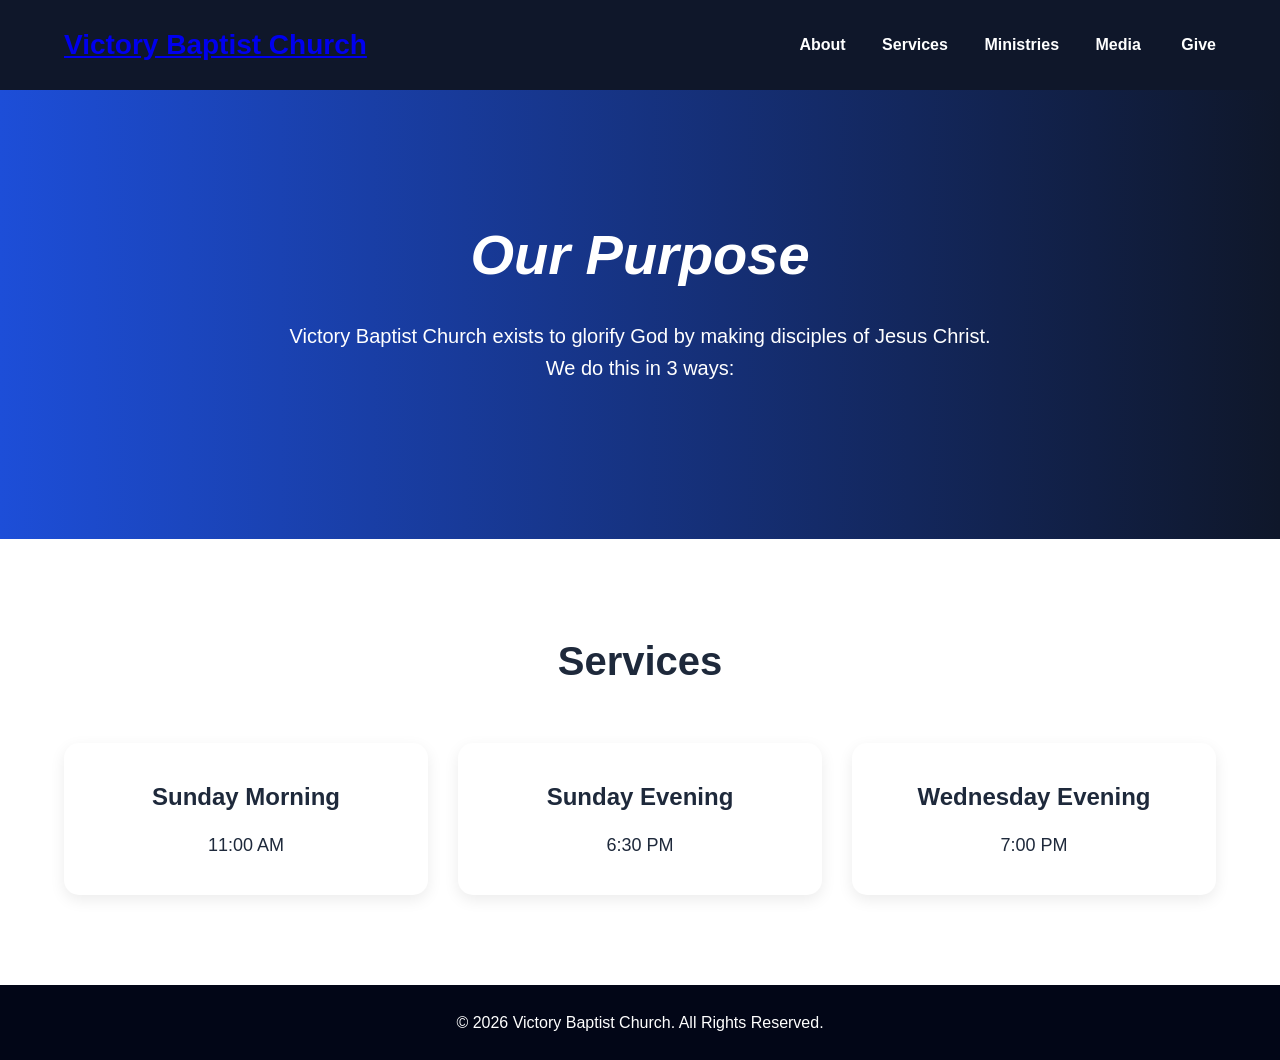
==== sub_pages/about/beliefs.html @ 96d6a2fc "Header changes to cooperate with different file directorys" ====
<!DOCTYPE html>
<html lang="en">

<head>
	<meta http-equiv="Content-Type" content="text/html; charset=UTF-8">

	<meta name="viewport" content="width=device-width, initial-scale=1.0">
	<title>Victory Baptist Church</title>
	<link rel="stylesheet" href="style.css">
</head>

<body>

	<!-- Header -->
	<script src="../../header.js"></script>

	<!-- Hero -->
	<section class="hero">
		<div class="container">
			<h2>Our Purpose</h2>
			<p>
				Victory Baptist Church exists to glorify God by making disciples of Jesus Christ.<br>
				We do this in 3 ways:
			</p>

		</div>
	</section>

	<!-- Services -->
	<section id="services" class="section light-section">
		<div class="container">
			<h3>Services</h3>

			<div class="cards">
				<div class="card">
					<h4>Sunday Morning</h4>
					<p>11:00 AM</p>
				</div>

				<div class="card">
					<h4>Sunday Evening</h4>
					<p>6:30 PM</p>
				</div>

				<div class="card">
					<h4>Wednesday Evening</h4>
					<p>7:00 PM</p>
				</div>
			</div>
		</div>
	</section>


	<!-- Footer -->
	<script src="../../footer.js"> </script>
</body>

</html>
---- sub_pages/about/style.css ----
* {
	margin: 0;
	padding: 0;
	box-sizing: border-box;
}

body {
	font-family: Arial, sans-serif;
	line-height: 1.6;
	background: #f8fafc;
	color: #1e293b;
}

.container {
	width: 90%;
	max-width: 1200px;
	margin: auto;
}

header {
	background: #0f172a;
	color: white;
	padding: 20px 0;
	position: sticky;
	top: 0;
	z-index: 1000;
}

.nav-container {
	display: flex;
	justify-content: space-between;
	align-items: center;
}

.logo {
	font-size: 28px;
}

nav a {
	color: white;
	text-decoration: none;
	margin-left: 20px;
	font-weight: bold;
	transition: 0.3s;
}

nav a:hover {
	color: #60a5fa;
}

.hero {
	background: linear-gradient(to right, #1d4ed8, #0f172a);
	color: white;
	text-align: center;
	padding: 120px 20px;
}

.hero h2 {
	font-size: 56px;
	margin-bottom: 20px;
	font-style: italic;
}

.hero p {
	max-width: 750px;
	margin: auto;
	font-size: 20px;
	margin-bottom: 35px;
}

.hero-buttons {
	display: flex;
	justify-content: center;
	gap: 20px;
	flex-wrap: wrap;
}

.image-container {
	position: relative;
	max-width: 100%;
	text-align: center;
}

.image-container img {
	display: block;
	max-width: 100%;
	height: auto;
}

.overlay-link {
	position: absolute;
	left: 13.7%;
	top: 77%;
	transform: translate(-50%, -50%);

	background: white;
	color: black;
	padding: 0.5rem 1.5rem;
	border: 2px solid black;
	border-radius: 999px;
	text-decoration: none;
	font-weight: bold;
	white-space: nowrap;
}


.overlay-link:hover {

	background: #e2e8f0;
}

.btn {
	display: inline-block;
	padding: 14px 28px;
	border-radius: 10px;
	text-decoration: none;
	font-weight: bold;
	transition: 0.3s;
}

.primary-btn {
	background: white;
	color: #0f172a;
}

.primary-btn:hover {
	background: #e2e8f0;
}

.secondary-btn {
	border: 2px solid white;
	color: white;
}

.secondary-btn:hover {
	background: rgba(255, 255, 255, 0.1);
}

.section {
	padding: 90px 0;
	text-align: center;
}

.section h3 {
	font-size: 40px;
	margin-bottom: 25px;
}

.section p {
	max-width: 800px;
	margin: auto;
	font-size: 18px;
}

.light-section {
	background: white;
}

.dark-section {
	background: #0f172a;
	color: white;
}

.cards {
	margin-top: 50px;
	display: grid;
	grid-template-columns: repeat(auto-fit, minmax(250px, 1fr));
	gap: 30px;
}

.card {
	background: white;
	padding: 35px 25px;
	border-radius: 15px;
	box-shadow: 0 5px 15px rgba(0, 0, 0, 0.08);
	transition: 0.3s;
}

.card:hover {
	transform: translateY(-8px);
}

.card h4 {
	margin-bottom: 15px;
	font-size: 24px;
}

.dark-card {
	background: #1e293b;
	color: white;
}

.give-section {
	/*background: linear-gradient(to right, #1d4ed8, #0f172a);*/
	background: white;
	color: white;
}

footer {
	background: #020617;
	color: white;
	text-align: center;
	padding: 25px 0;
}

/* Dropdown Button */
.dropbtn {
	background-color: #0f172a;
	color: white;
	padding: 16px;
	font-weight: bold;
	font-size: 16px;
	border: none;
}

/* The container <div> - needed to position the dropdown content */
.dropdown {
	position: relative;
	display: inline-block;
}

/* Dropdown Content (Hidden by Default) */
.dropdown-content {
	display: none;
	position: absolute;
	background-color: #f1f1f1;
	min-width: 160px;
	box-shadow: 0px 8px 16px 0px rgba(0, 0, 0, 0.2);
	z-index: 1;
}

/* Links inside the dropdown */
.dropdown-content a {
	color: black;
	padding: 12px 16px;
	text-decoration: none;
	display: block;
}

/* Change color of dropdown links on hover */
.dropdown-content a:hover {
	background-color: #ddd;
}

/* Show the dropdown menu on hover */
.dropdown:hover .dropdown-content {
	display: block;
}

/* Change the background color of the dropdown button when the dropdown content is shown */
.dropdown:hover .dropbtn {
	background-color: #1d4ed8;
}


@media (max-width: 768px) {
	.nav-container {
		flex-direction: column;
		gap: 15px;
	}

	nav {
		display: flex;
		flex-wrap: wrap;
		justify-content: center;
	}

	nav a {
		margin: 10px;
	}

	.hero h2 {
		font-size: 40px;
	}

	.section h3 {
		font-size: 32px;
	}

	.overlay-link {
		left: 13.7%;
		top: 80.5%;
		padding: 0.3rem .5rem;
		border: 1px solid black;
		font-size: 0.35rem;
	}
}
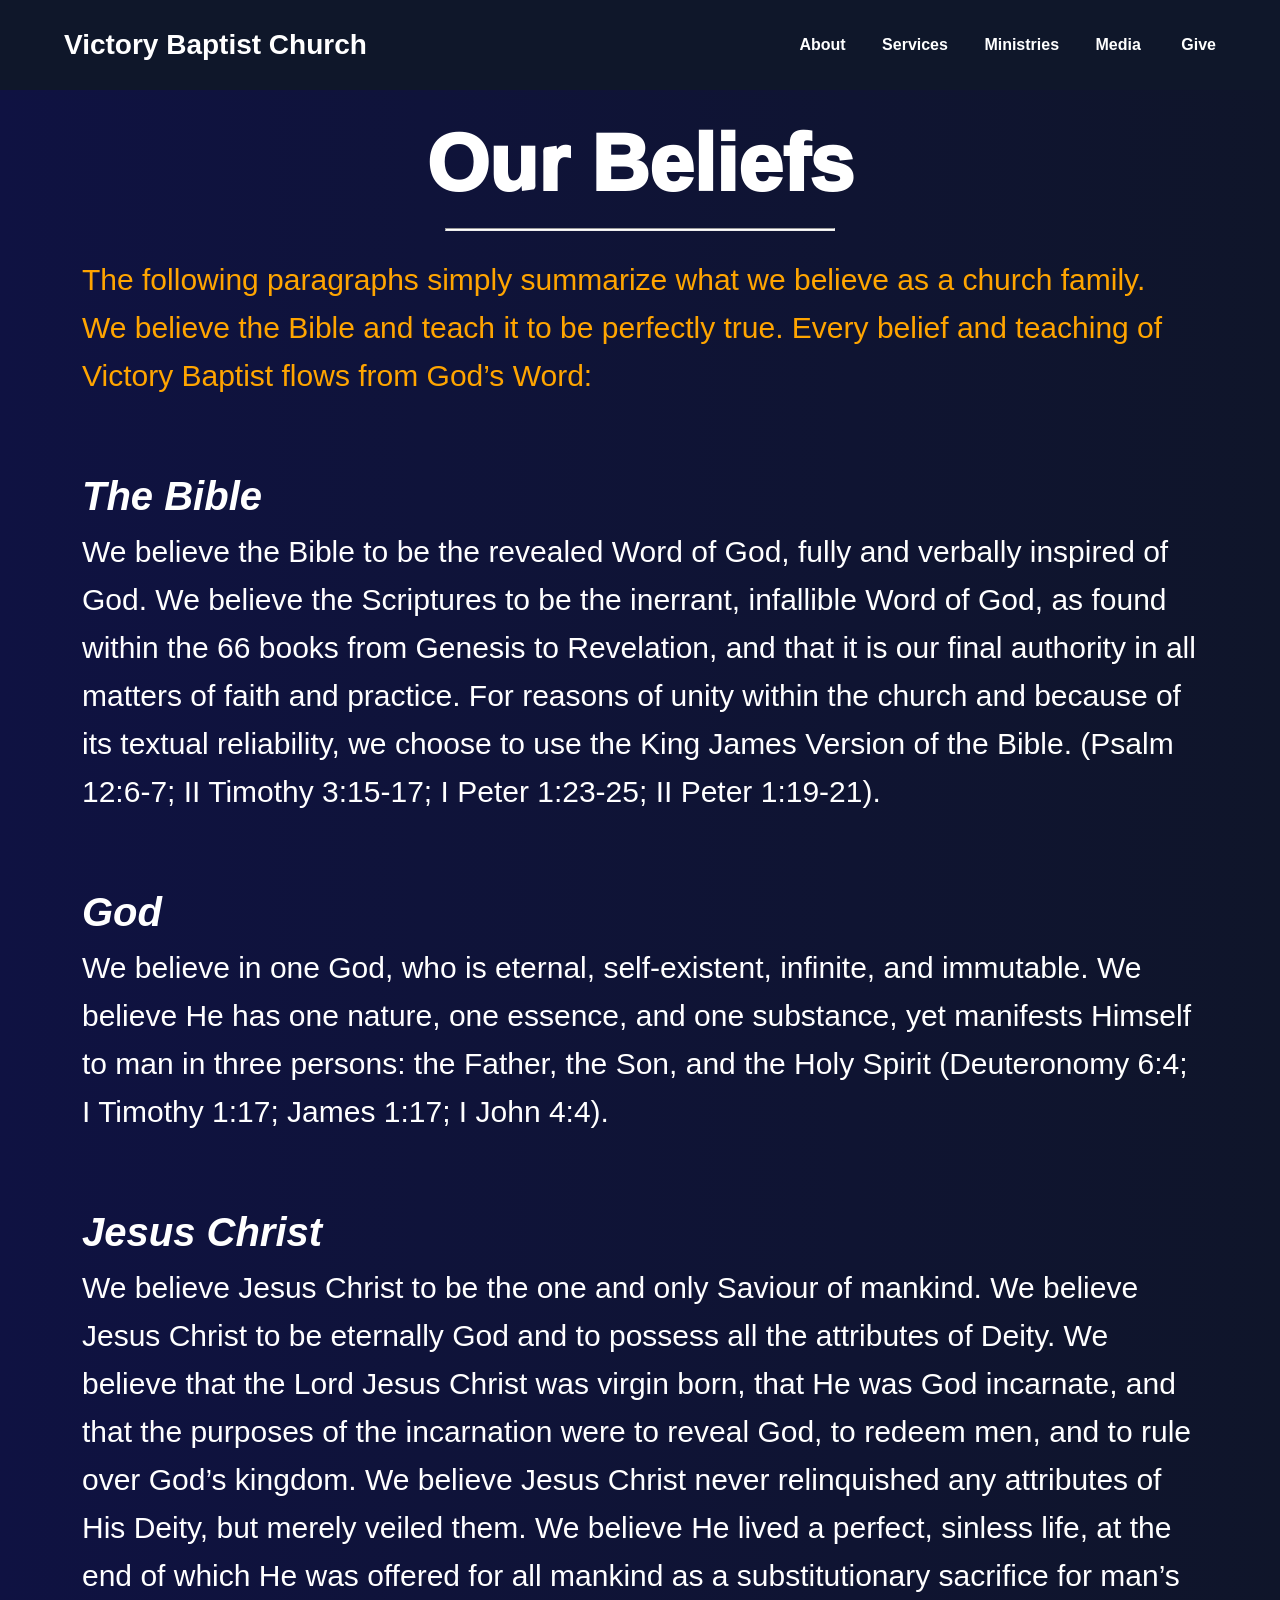
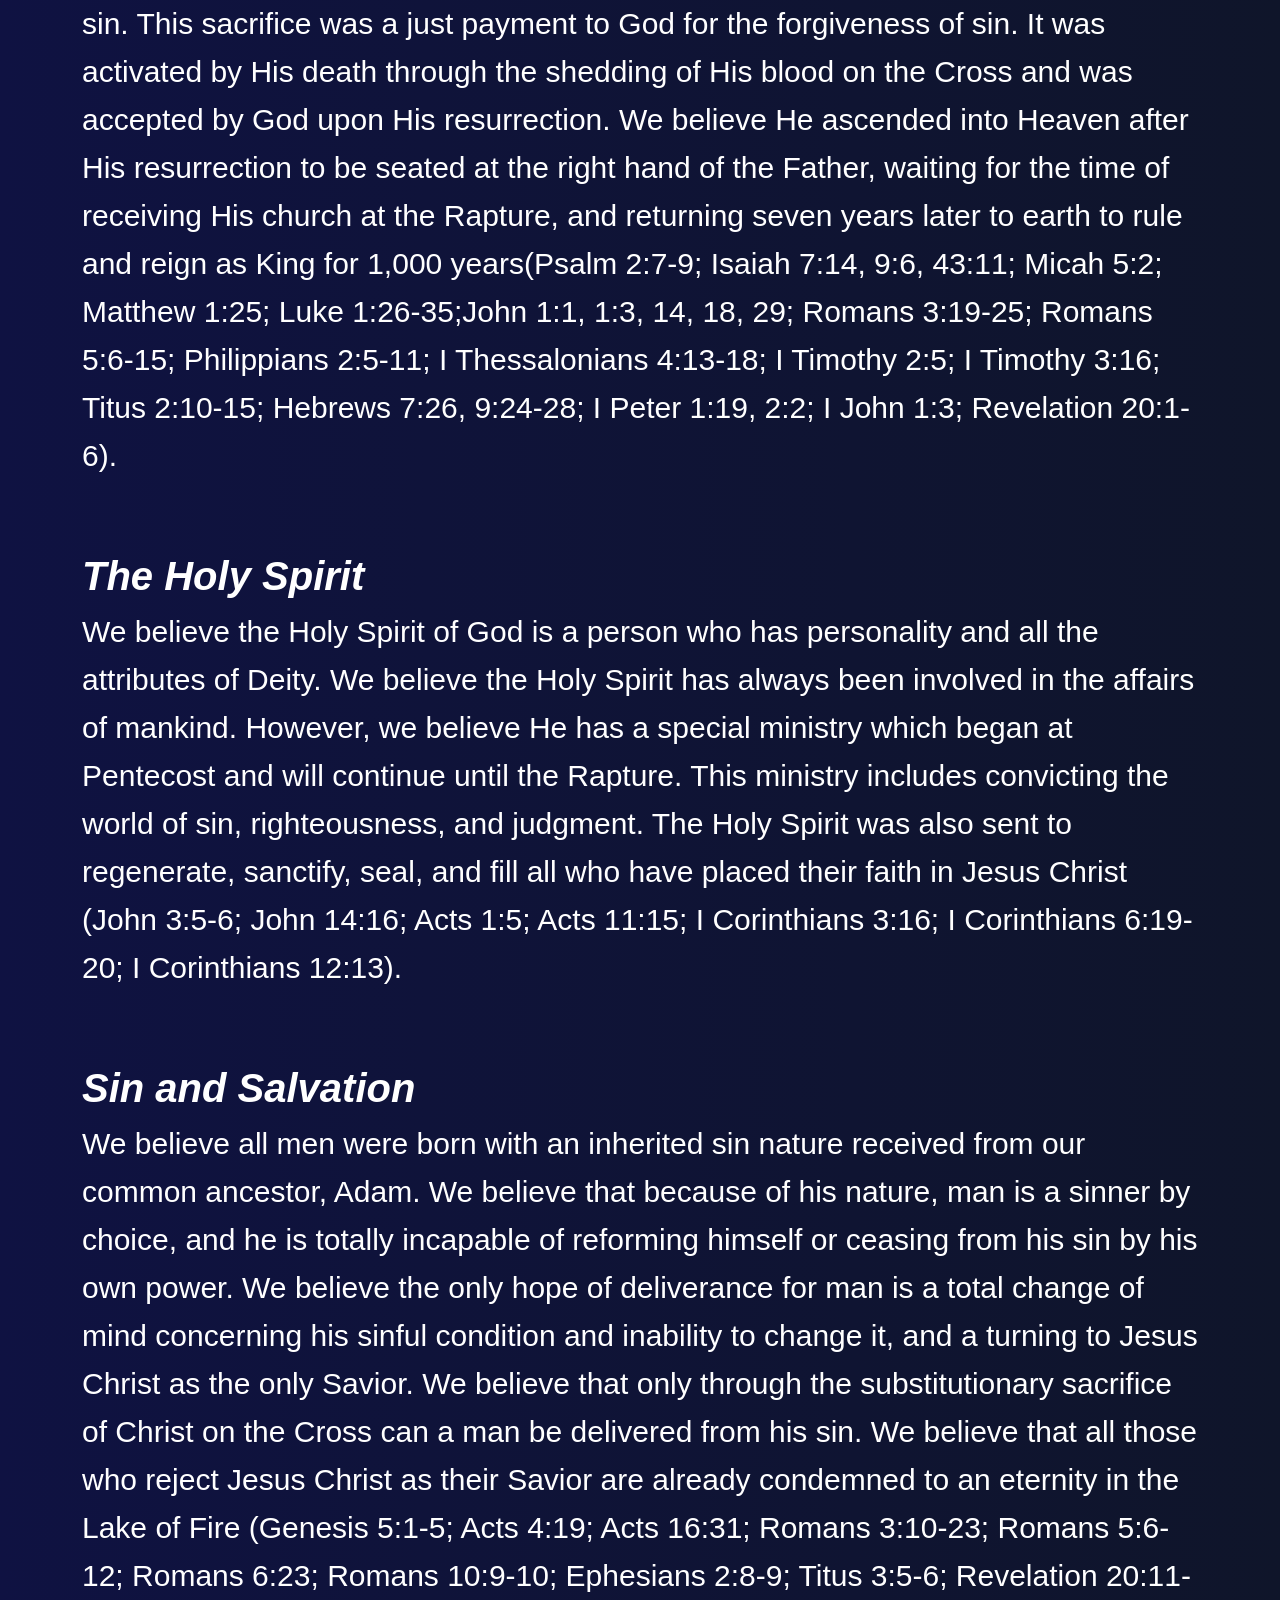
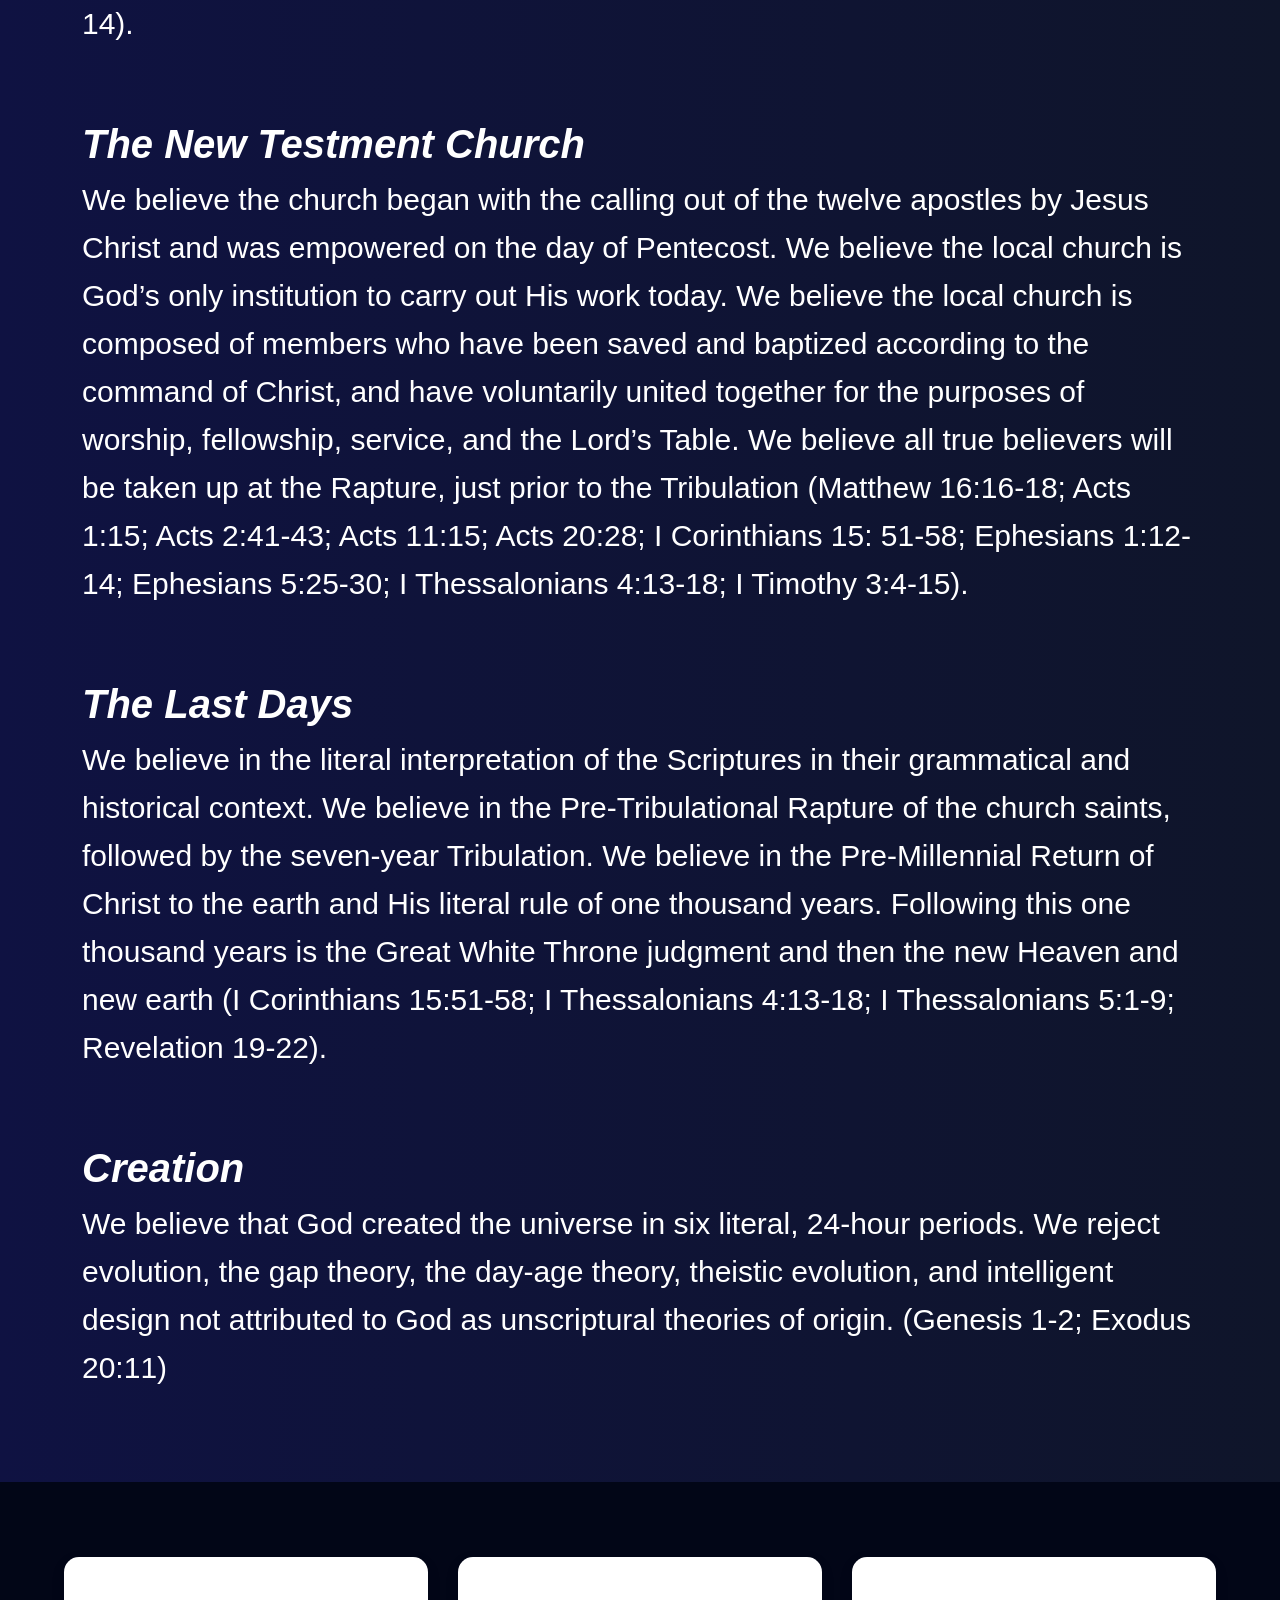
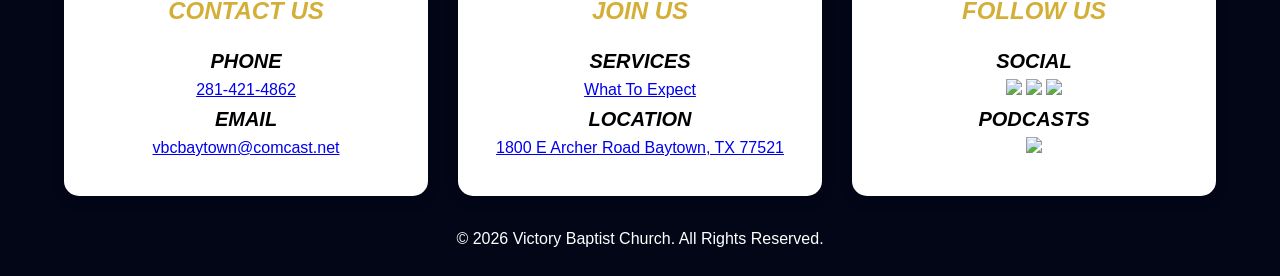
==== commit 485aa618: "Adjusted footer to add more information about the church. Also add index.html to show a page is unde" ====
--- a/sub_pages/about/beliefs.html
+++ b/sub_pages/about/beliefs.html
@@ -6,53 +6,133 @@
 
 	<meta name="viewport" content="width=device-width, initial-scale=1.0">
 	<title>Victory Baptist Church</title>
-	<link rel="stylesheet" href="style.css">
+	<link rel="stylesheet" href="/style.css">
 </head>
 
 <body>
 
 	<!-- Header -->
-	<script src="../../header.js"></script>
+	<script src="/header.js"></script>
 
 	<!-- Hero -->
-	<section class="hero">
+	<section class="our-beliefs">
 		<div class="container">
-			<h2>Our Purpose</h2>
+			<h2>Our Beliefs
+				<hr>
+			</h2>
+			<p style="color: orange;">
+				The following paragraphs simply summarize what we believe as a church family. We believe
+				the Bible and teach it to be perfectly true. Every belief and teaching of Victory
+				Baptist flows from God’s Word:
+
+
+			</p>
+			<h1><br>The Bible</h1>
 			<p>
-				Victory Baptist Church exists to glorify God by making disciples of Jesus Christ.<br>
-				We do this in 3 ways:
+				We believe the Bible to be the revealed Word of God, fully and verbally inspired of God.
+				We believe the Scriptures to be the inerrant, infallible Word of God, as found within
+				the 66 books from Genesis to Revelation, and that it is our final authority in all
+				matters of faith and practice. For reasons of unity within the church and because of its
+				textual reliability, we choose to use the King James Version of the Bible. (Psalm
+				12:6-7; II Timothy 3:15-17; I Peter 1:23-25; II Peter 1:19-21).
+				<br>
+			</p>
+			<h1><br>God</h1>
+			<p>
+				We believe in one God, who is eternal, self-existent, infinite, and immutable. We
+				believe He has one nature, one essence, and one substance, yet manifests Himself to man
+				in three persons: the Father, the Son, and the Holy Spirit (Deuteronomy 6:4; I Timothy
+				1:17; James 1:17; I John 4:4).
+				<br>
+
+			</p>
+			<h1><br>Jesus Christ</h1>
+			<p>
+				We believe Jesus Christ to be the one and only Saviour of mankind. We believe Jesus
+				Christ to be eternally God and to possess all the attributes of Deity. We believe that
+				the Lord Jesus Christ was virgin born, that He was God incarnate, and that the purposes
+				of the incarnation were to reveal God, to redeem men, and to rule over God’s kingdom. We
+				believe Jesus Christ never relinquished any attributes of His Deity, but merely veiled
+				them. We believe He lived a perfect, sinless life, at the end of which He was offered
+				for all mankind as a substitutionary sacrifice for man’s sin. This sacrifice was a just
+				payment to God for the forgiveness of sin. It was activated by His death through the
+				shedding of His blood on the Cross and was accepted by God upon His resurrection. We
+				believe He ascended into Heaven after His resurrection to be seated at the right hand of
+				the Father, waiting for the time of receiving His church at the Rapture, and returning
+				seven years later to earth to rule and reign as King for 1,000 years(Psalm 2:7-9; Isaiah
+				7:14, 9:6, 43:11; Micah 5:2; Matthew 1:25; Luke 1:26-35;John 1:1, 1:3, 14, 18, 29;
+				Romans 3:19-25; Romans 5:6-15; Philippians 2:5-11; I Thessalonians 4:13-18; I Timothy
+				2:5; I Timothy 3:16; Titus 2:10-15; Hebrews 7:26, 9:24-28; I Peter 1:19, 2:2; I John
+				1:3; Revelation 20:1-6).
+				<br>
+
+			</p>
+			<h1><br>The Holy Spirit</h1>
+			<p>
+				We believe the Holy Spirit of God is a person who has personality and all the attributes
+				of Deity. We believe the Holy Spirit has always been involved in the affairs of mankind.
+				However, we believe He has a special ministry which began at Pentecost and will continue
+				until the Rapture. This ministry includes convicting the world of sin, righteousness,
+				and judgment. The Holy Spirit was also sent to regenerate, sanctify, seal, and fill all
+				who have placed their faith in Jesus Christ (John 3:5-6; John 14:16; Acts 1:5; Acts
+				11:15; I Corinthians 3:16; I Corinthians 6:19-20; I Corinthians 12:13).
+				<br>
+
+			</p>
+
+			<h1><br>Sin and Salvation</h1>
+			<p>
+				We believe all men were born with an inherited sin nature received from our common
+				ancestor, Adam. We believe that because of his nature, man is a sinner by choice, and he
+				is totally incapable of reforming himself or ceasing from his sin by his own power. We
+				believe the only hope of deliverance for man is a total change of mind concerning his
+				sinful condition and inability to change it, and a turning to Jesus Christ as the only
+				Savior. We believe that only through the substitutionary sacrifice of Christ on the
+				Cross can a man be delivered from his sin. We believe that all those who reject Jesus
+				Christ as their Savior are already condemned to an eternity in the Lake of Fire (Genesis
+				5:1-5; Acts 4:19; Acts 16:31; Romans 3:10-23; Romans 5:6-12; Romans 6:23; Romans
+				10:9-10; Ephesians 2:8-9; Titus 3:5-6; Revelation 20:11-14).
+				<br>
+
+			</p>
+			<h1><br>The New Testment Church</h1>
+			<p>
+				We believe the church began with the calling out of the twelve apostles by Jesus Christ
+				and was empowered on the day of Pentecost. We believe the local church is God’s only
+				institution to carry out His work today. We believe the local church is composed of
+				members who have been saved and baptized according to the command of Christ, and have
+				voluntarily united together for the purposes of worship, fellowship, service, and the
+				Lord’s Table. We believe all true believers will be taken up at the Rapture, just prior
+				to the Tribulation (Matthew 16:16-18; Acts 1:15; Acts 2:41-43; Acts 11:15; Acts 20:28; I
+				Corinthians 15: 51-58; Ephesians 1:12-14; Ephesians 5:25-30; I Thessalonians 4:13-18; I
+				Timothy 3:4-15).
+			</p>
+			<h1><br>The Last Days</h1>
+			<p>
+				We believe in the literal interpretation of the Scriptures in their grammatical and
+				historical context. We believe in the Pre-Tribulational Rapture of the church saints,
+				followed by the seven-year Tribulation. We believe in the Pre-Millennial Return of
+				Christ to the earth and His literal rule of one thousand years. Following this one
+				thousand years is the Great White Throne judgment and then the new Heaven and new earth
+				(I Corinthians 15:51-58; I Thessalonians 4:13-18; I Thessalonians 5:1-9; Revelation
+				19-22).
+
+
+			</p>
+			<h1><br>Creation</h1>
+			<p style="margin-bottom: 80px;">
+				We believe that God created the universe in six literal, 24-hour periods. We reject
+				evolution, the gap theory, the day-age theory, theistic evolution, and intelligent
+				design not attributed to God as unscriptural theories of origin. (Genesis 1-2; Exodus
+				20:11)
 			</p>
 
 		</div>
 	</section>
 
 	<!-- Services -->
-	<section id="services" class="section light-section">
-		<div class="container">
-			<h3>Services</h3>
-
-			<div class="cards">
-				<div class="card">
-					<h4>Sunday Morning</h4>
-					<p>11:00 AM</p>
-				</div>
-
-				<div class="card">
-					<h4>Sunday Evening</h4>
-					<p>6:30 PM</p>
-				</div>
-
-				<div class="card">
-					<h4>Wednesday Evening</h4>
-					<p>7:00 PM</p>
-				</div>
-			</div>
-		</div>
-	</section>
-
-
 	<!-- Footer -->
-	<script src="../../footer.js"> </script>
+	<script src="/footer.js"> </script>
 </body>
 
 </html>
--- a/style.css
+++ b/style.css
@@ -0,0 +1,412 @@
+* {
+	margin: 0;
+	padding: 0;
+	box-sizing: border-box;
+}
+
+.our-purpose {
+	background: linear-gradient(to right, #1d4ed8, #0f172a);
+	color: white;
+	text-align: center;
+	padding: 10px 20px;
+}
+
+.our-purpose h2 {
+	font-size: 80px;
+	margin-bottom: 20px;
+	font-style: italic;
+	-webkit-text-stroke: 2px black;
+}
+
+.our-purpose img {
+	border: 5px solid whitesmoke;
+}
+
+
+.our-team {
+	background: linear-gradient(to right, #1d4ed8, #0f172a);
+	color: white;
+	text-align: center;
+	padding: 10px 20px;
+}
+
+
+.our-team h2 {
+	font-size: 80px;
+	font-weight: 1000;
+}
+
+.our-team img {
+	border: 5px solid whitesmoke;
+	border-radius: 50%;
+	width: 50%;
+}
+
+.our-team hr {
+	width: 35%;
+	margin-top: 0px;
+	margin-left: auto;
+	margin-right: auto;
+	margin-bottom: 25px;
+	height: 3px;
+	background-color: white;
+}
+
+.our-beliefs {
+	background: linear-gradient(to right, #0f1242, #0f152a);
+	color: white;
+	text-align: center;
+	padding: 10px 20px;
+}
+
+.our-beliefs h2 {
+	font-size: 80px;
+	font-weight: 1000;
+}
+
+.our-beliefs hr {
+	width: 35%;
+	margin-top: 0px;
+	margin-left: auto;
+	margin-right: auto;
+	margin-bottom: 25px;
+	height: 3px;
+	background-color: white;
+}
+
+.our-beliefs p {
+	text-align: left;
+	font-size: 30px;
+}
+
+.our-beliefs h1 {
+	text-align: left;
+	font-size: 40px;
+	font-style: italic;
+}
+
+
+.eternal-life {
+	background: linear-gradient(to right, #0f1242, #0f152a);
+	color: white;
+	text-align: center;
+	padding: 10px 20px;
+}
+
+
+
+
+body {
+	font-family: Arial, sans-serif;
+	line-height: 1.6;
+	background: #f8fafc;
+	color: #1e293b;
+}
+
+.container {
+	width: 90%;
+	max-width: 1200px;
+	margin: auto;
+}
+
+header {
+	background: #0f172a;
+	color: white;
+	padding: 20px 0;
+	position: sticky;
+	top: 0;
+	z-index: 1000;
+}
+
+.nav-container {
+	display: flex;
+	justify-content: space-between;
+	align-items: center;
+}
+
+.logo {
+	font-size: 28px;
+
+}
+
+.link_logo {
+
+	text-decoration: none;
+	color: white;
+}
+
+.link_logo:hover {
+	color: blueviolet;
+}
+
+nav a {
+	color: white;
+	text-decoration: none;
+	margin-left: 20px;
+	font-weight: bold;
+	transition: 0.3s;
+}
+
+nav a:hover {
+	color: #60a5fa;
+}
+
+.hero {
+	background: linear-gradient(to right, #1d4ed8, #0f172a);
+	color: white;
+	text-align: center;
+	padding: 120px 20px;
+}
+
+.hero h2 {
+	font-size: 56px;
+	margin-bottom: 20px;
+}
+
+.hero p {
+	max-width: 700px;
+	margin: auto;
+	font-size: 20px;
+	margin-bottom: 35px;
+}
+
+.hero-buttons {
+	display: flex;
+	justify-content: center;
+	gap: 20px;
+	flex-wrap: wrap;
+}
+
+.image-container {
+	position: relative;
+	max-width: 100%;
+	text-align: center;
+}
+
+.image-container img {
+	display: block;
+	max-width: 100%;
+	height: auto;
+}
+
+.overlay-link {
+	position: absolute;
+	left: 13.7%;
+	top: 77%;
+	transform: translate(-50%, -50%);
+
+	background: white;
+	color: black;
+	padding: 0.5rem 1.5rem;
+	border: 2px solid black;
+	border-radius: 999px;
+	text-decoration: none;
+	font-weight: bold;
+	white-space: nowrap;
+}
+
+
+.overlay-link:hover {
+
+	background: #e2e8f0;
+}
+
+.btn {
+	display: inline-block;
+	padding: 14px 28px;
+	border-radius: 10px;
+	text-decoration: none;
+	font-weight: bold;
+	transition: 0.3s;
+}
+
+.primary-btn {
+	background: white;
+	color: #0f172a;
+}
+
+.primary-btn:hover {
+	background: #e2e8f0;
+}
+
+.secondary-btn {
+	border: 2px solid white;
+	color: white;
+}
+
+.secondary-btn:hover {
+	background: rgba(255, 255, 255, 0.1);
+}
+
+.section {
+	padding: 90px 0;
+	text-align: center;
+}
+
+.section h3 {
+	font-size: 40px;
+	margin-bottom: 25px;
+}
+
+.section p {
+	max-width: 800px;
+	margin: auto;
+	font-size: 18px;
+}
+
+.light-section {
+	background: white;
+
+}
+
+.dark-section {
+	background: #0f172a;
+	color: white;
+}
+
+.cards {
+	margin-top: 50px;
+	display: grid;
+	grid-template-columns: repeat(auto-fit, minmax(250px, 1fr));
+	gap: 30px;
+}
+
+.card {
+	background: white;
+	padding: 35px 25px;
+	border-radius: 15px;
+	box-shadow: 0 5px 15px rgba(0, 0, 0, 0.08);
+	transition: 0.3s;
+}
+
+.card:hover {
+	transform: translateY(-8px);
+}
+
+.card h4 {
+	margin-bottom: 15px;
+	font-size: 24px;
+}
+
+.dark-card {
+	background: #1e293b;
+	color: white;
+}
+
+.give-section {
+	/*background: linear-gradient(to right, #1d4ed8, #0f172a);*/
+	background: white;
+	color: white;
+}
+
+.grid-container {
+	background: white;
+	padding: 35px 25px;
+	border-radius: 15px;
+	box-shadow: 0 5px 15px rgba(0, 0, 0, 0.08);
+	transition: 0.3s;
+}
+
+footer {
+	background: #020617;
+	color: white;
+	text-align: center;
+	padding: 25px 0;
+}
+
+.footerText {
+	color: black;
+	font-size: 20px;
+	text-align: center;
+	font-style: italic;
+	font-weight: 700;
+
+}
+
+h4.footerText {
+	color: #D4AF37;
+}
+
+
+/* Dropdown Button */
+.dropbtn {
+	background-color: #0f172a;
+	color: white;
+	padding: 16px;
+	font-weight: bold;
+	font-size: 16px;
+	border: none;
+}
+
+/* The container <div> - needed to position the dropdown content */
+.dropdown {
+	position: relative;
+	display: inline-block;
+}
+
+/* Dropdown Content (Hidden by Default) */
+.dropdown-content {
+	display: none;
+	position: absolute;
+	background-color: #f1f1f1;
+	min-width: 160px;
+	box-shadow: 0px 8px 16px 0px rgba(0, 0, 0, 0.2);
+	z-index: 1;
+}
+
+/* Links inside the dropdown */
+.dropdown-content a {
+	color: black;
+	padding: 12px 16px;
+	text-decoration: none;
+	display: block;
+}
+
+/* Change color of dropdown links on hover */
+.dropdown-content a:hover {
+	background-color: #ddd;
+}
+
+/* Show the dropdown menu on hover */
+.dropdown:hover .dropdown-content {
+	display: block;
+}
+
+/* Change the background color of the dropdown button when the dropdown content is shown */
+.dropdown:hover .dropbtn {
+	background-color: #1d4ed8;
+}
+
+
+@media (max-width: 768px) {
+	.nav-container {
+		flex-direction: column;
+		gap: 15px;
+	}
+
+	nav {
+		display: flex;
+		flex-wrap: wrap;
+		justify-content: center;
+	}
+
+	nav a {
+		margin: 10px;
+	}
+
+	.hero h2 {
+		font-size: 40px;
+	}
+
+	.section h3 {
+		font-size: 32px;
+	}
+
+	.overlay-link {
+		left: 13.7%;
+		top: 80.5%;
+		padding: 0.3rem .5rem;
+		border: 1px solid black;
+		font-size: 0.35rem;
+	}
+}
